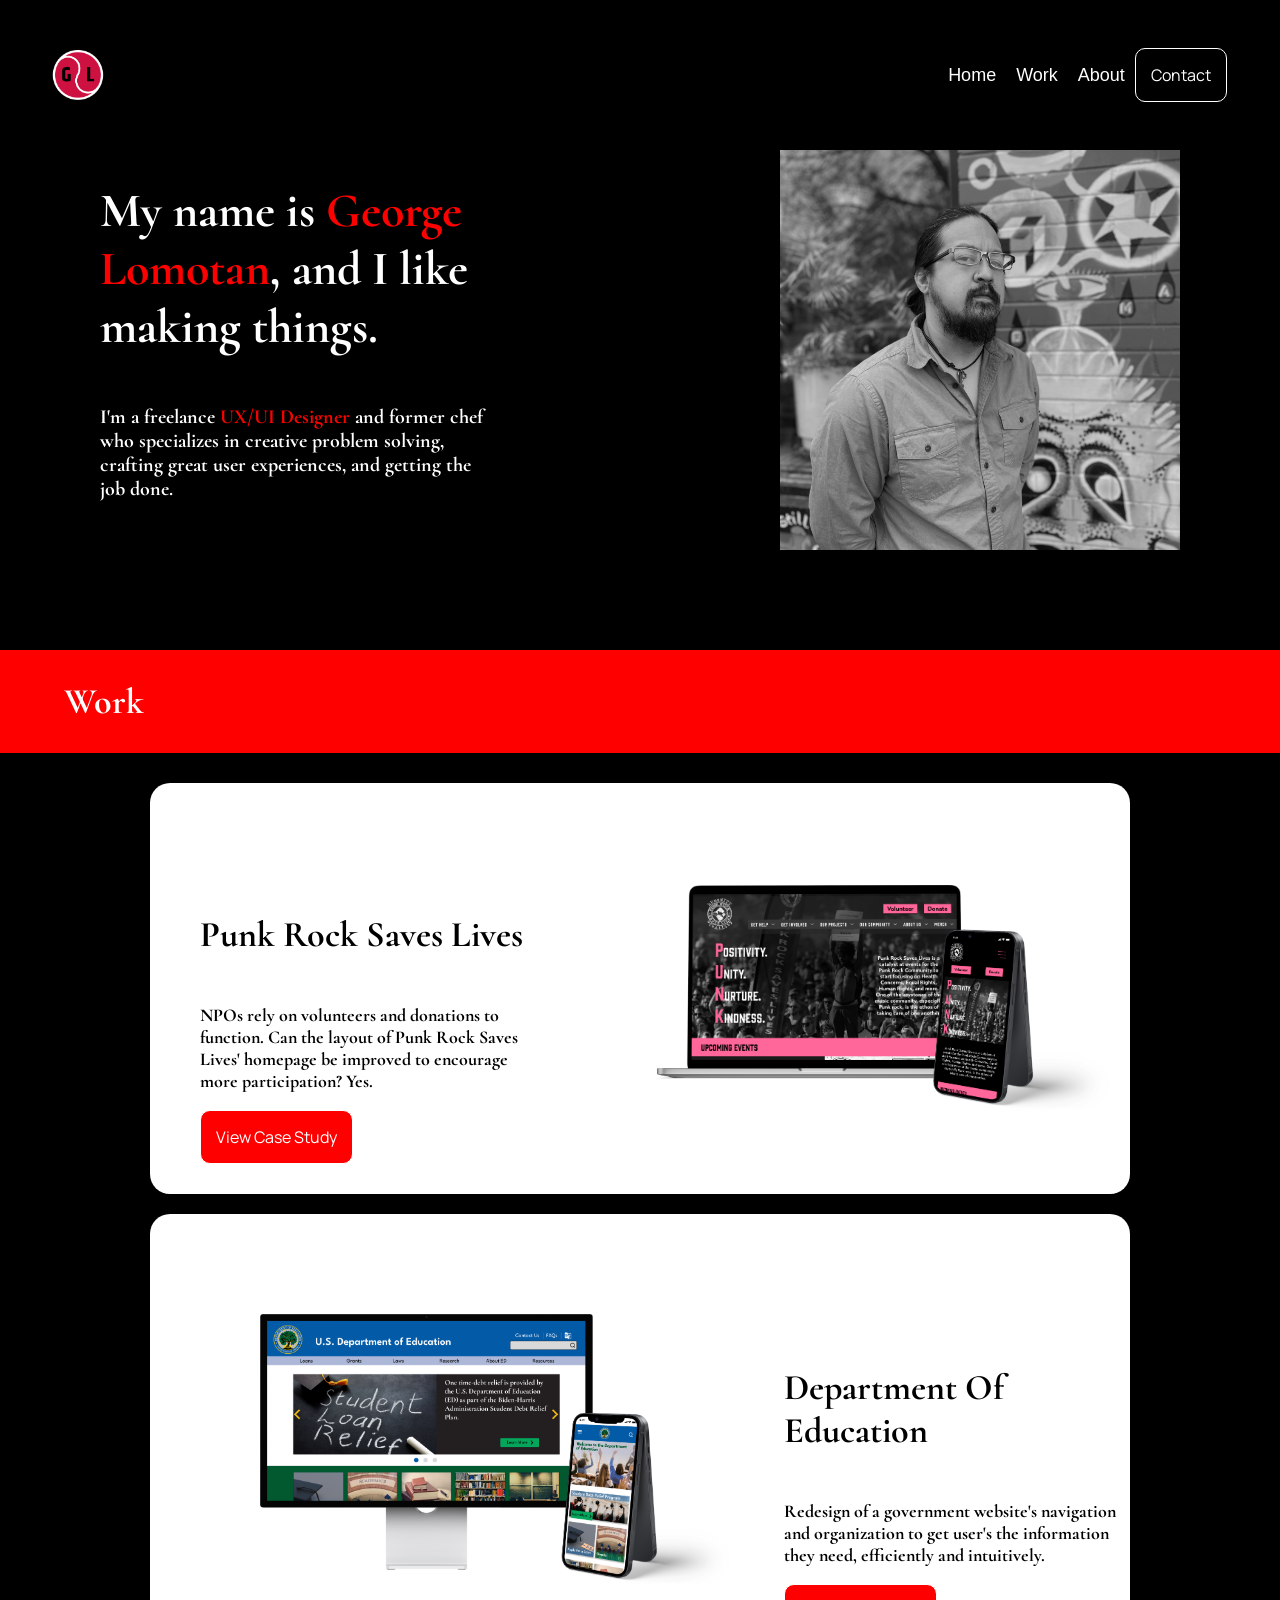
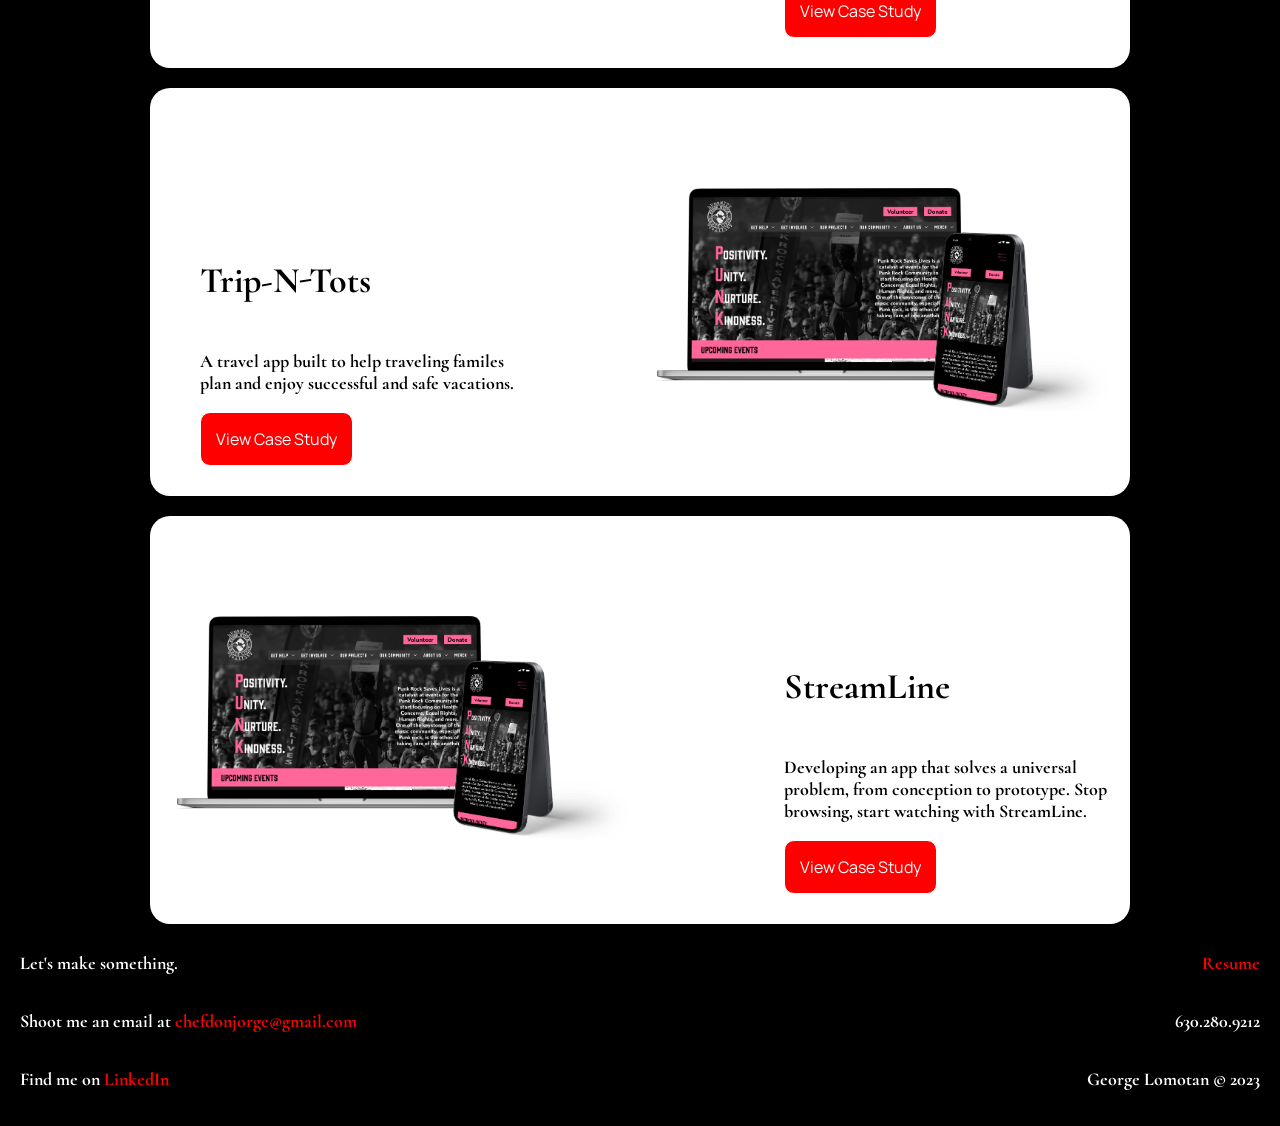
==== index.html @ cde86f91 "Folder Delete" ====
<!DOCTYPE html>
<html>
    <head>
        <title>George Lomotan</title>
        <link rel="stylesheet" type="text/css" href="css/style.css">
        <link rel="preconnect" href="https://fonts.googleapis.com">
<link rel="preconnect" href="https://fonts.gstatic.com" crossorigin>
<link href="https://fonts.googleapis.com/css2?family=Cormorant:wght@300;500;700&family=Manrope:wght@600&display=swap" rel="stylesheet">
    </head>
    <body>
        <div class="nav">
            <img src="images/yin-logo.png" alt="Logo" id="logo">
            <div class="links">
                <a href:"#">Home</a>
                <a href:"#">Work</a>
                <a href:"#">About</a>
                <div>
                    <button class="conButton" onclick="">Contact</button>
                </div>
            </div>
        </div>
        <div class="hero">
            <div class="heroText">
                <h1>My name is <span class="bold" style="color:red">George Lomotan</span>, and I like making things.</h1>
                <h2>I'm a freelance <span class="bold" style="color:red">UX/UI Designer</span> and former chef who specializes in creative problem solving,
                    crafting great user experiences, and getting the job done.
                </h2>
            </div>
            <img src="./images/headshot.jpg" alt="ME!" id="heroImage">
        </div>
        <div class="workBar">
            <h2>Work</h2>
        </div>
        <div class="column">
            <div class="caseCard">
                <div class="caseText">
                    <h2>Punk Rock Saves Lives</h2>
                    <h3>NPOs rely on volunteers and donations to function. Can the layout of Punk Rock Saves Lives' homepage be improved to encourage more participation? Yes.</h3>
                    <button class="caseButton">View Case Study</button>
                </div>
                <img src="/images/PRSLMock.png" alt="PRSLMock" class="mockBox">
            </div>
            <div class="caseCard rightCard">
                <div class="caseText">
                    <h2>Department Of Education</h2>
                    <h3>Redesign of a government website's navigation and organization to get user's the information they need, efficiently and intuitively.</h3>
                    <button class="caseButton">View Case Study</button>
                </div>
                <img src="/images/EDMock.png" alt="EDMock" class="mockBoxRight">
            </div>
            <div class="caseCard">
                <div class="caseText">
                    <h2>Trip-N-Tots</h2>
                    <h3>A travel app built to help traveling familes plan and enjoy successful and safe vacations.</h3>
                    <button class="caseButton">View Case Study</button>
                </div>
                <img src="/images/PRSLMock.png" alt="PRSLMock" class="mockBox">
            </div>
            <div class="caseCard rightCard">
                <div class="caseText">
                    <h2>StreamLine</h2>
                    <h3>Developing an app that solves a universal problem, from conception to prototype. Stop browsing, start watching with StreamLine.</h3>
                    <button class="caseButton">View Case Study</button>
                </div>
                <img src="/images/PRSLMock.png" alt="PRSLMock" class="mockBox">
            </div>
        </div>
        <div class="footer">
            <div class="leftFoot">
                <h3>Let's make something.</h3>
                <h3>Shoot me an email at <a href="#" class="linkText">chefdonjorge@gmail.com</a></h3>
                <h3>Find me on <a href="#" class="linkText">LinkedIn</a></h3>
             </div>
             <div class="rightFoot">
                <h3><a href="#" class="linkText">Resume</a></h3>
                <h3>630.280.9212</h3>
                <h3>George Lomotan &copy; 2023</h3>
             </div>
        </div>    
    </body>


</html>
>
---- css/style.css ----
body {
    margin: 0 auto;
    background-color: black;
}
.nav {display: flex;
    justify-content: space-between;
    background-color: black;
    padding: 50px;
    font-family: "Manrope"
}

#logo {
    height: 50px;
    object-fit: contain;
}
.links {height: 50px;
    display: flex;
    justify-content: center;
    align-items: center;
    width: 25%;
}
.links a {color: white;
    padding: 10px;
    font-size: 18px;
    text-decoration: none;
    font-family: Arial;
}
button {
    font-family: "Manrope"
}
.conButton {color: white;
    background-color: black;
    font-size: 16px;
    padding: 15px;
    width: 100%;
    border: solid white;
    border-width: 1px;
    border-radius: 10px;
}
.hero {display: flex;
    justify-content:space-between;
    width: 100%;
    height: fit-content;
    background-color: black;
    padding-bottom: 100px;
}
.heroText {display: flex;
    flex-direction: column;
    width: 30%;
    height: auto;
    color: white;
    padding-left: 100px;
} 
#heroImage {    
    width: 400px;
    object-fit:contain;
    padding-right: 100px;
}
.workBar {color: white;
    background-color:red;
    display: flex;
    justify-content: flex-start;
    padding-left: 5%;
}
.column {display: flex;
    background-color: black;
    height: auto;
    flex-direction: column;
    align-items: center;
    margin: 0 auto;
    padding-top: 20px;
}
.caseCard {display:flex;
    justify-content: space-between;
    align-items: flex-end;
    background-color: white;
    width: 75%;
    height: 25%;
    margin: 10px;
    padding: 100px 10px 30px 10px;
    border-radius: 20px;
}
.rightCard {
    flex-direction: row-reverse;
}
.caseText {display: flex;
    flex-direction: column;
    justify-content: flex-start;
    width: 35%;
    align-items: flex-start;
    padding-left: 40px;
}
.rightText {
    align-items: flex-end;
}
.caseButton {color: white;
    background-color: red;
    font-size: 16px;
    padding: 15px;
    width: fit-content;
    border: solid white;
    border-width: 1px;
    border-radius: 10px;
}
.mockBox {
    width: 50%;
    object-fit: contain;
    padding-bottom: 50px
}
.mockBoxRight {
    width: 50%;
    object-fit: contain;
    padding-left: 100px;
    padding-bottom: 50px;
}
.footer {
    color: white;
    display: flex;
    justify-content:space-between;
    background-color: black;
}
.leftFoot {
    display: flex;
    flex-direction: column;
    justify-content: space-around;
    margin-left: 20px;
}
.rightFoot {
    display: flex;
    flex-direction: column;
    justify-content: space-around;
    align-items: flex-end;
    margin-right: 20px;
}
a {
    color: red;
    text-decoration: none;
    font-family: "Cormorant";
    font-size: 18px;
}
h1, h2, h3 {
    font-family: "Cormorant"
}
h1 {
    font-size: 48px;
}
h2 {
    font-size: 36px;
}
.heroText h2 {
    font-size: 20px;
}
.heroText span {
    font-weight:bold;
}
h3 {
    font-size: 18px;
}
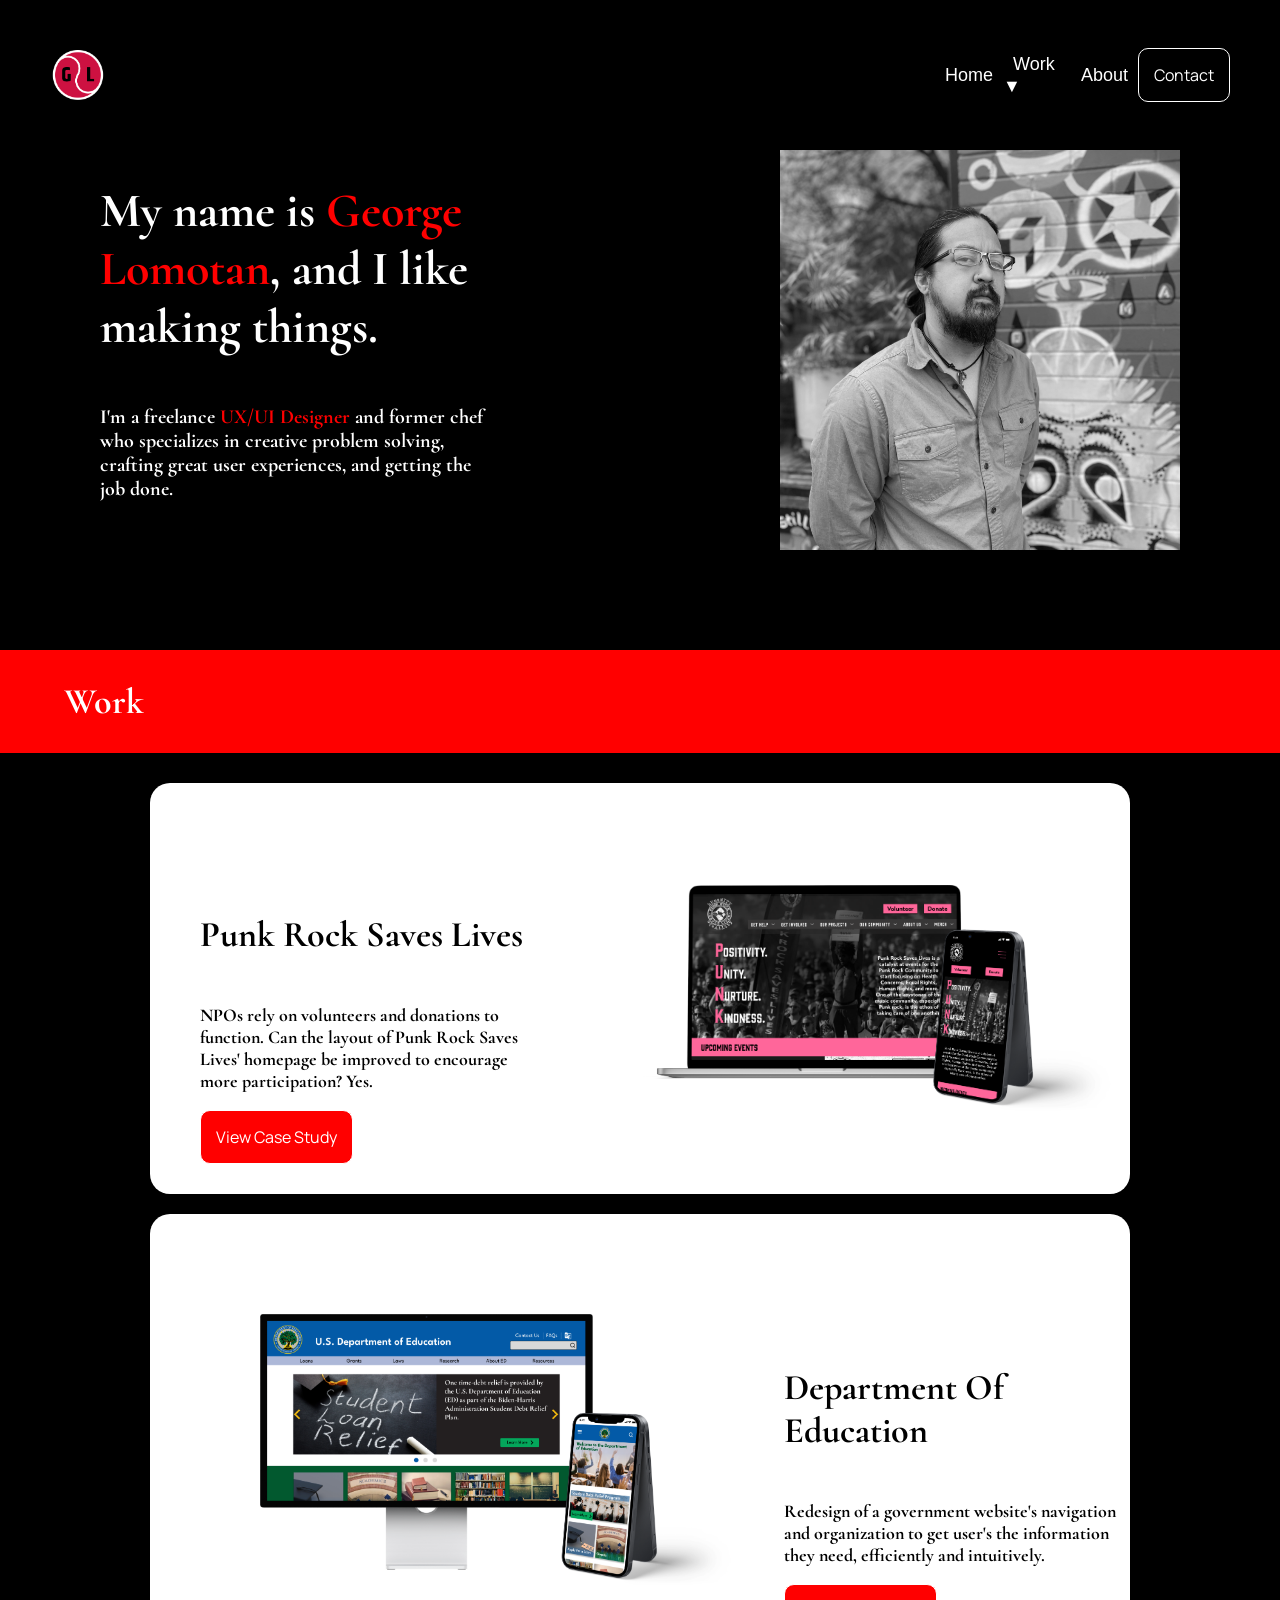
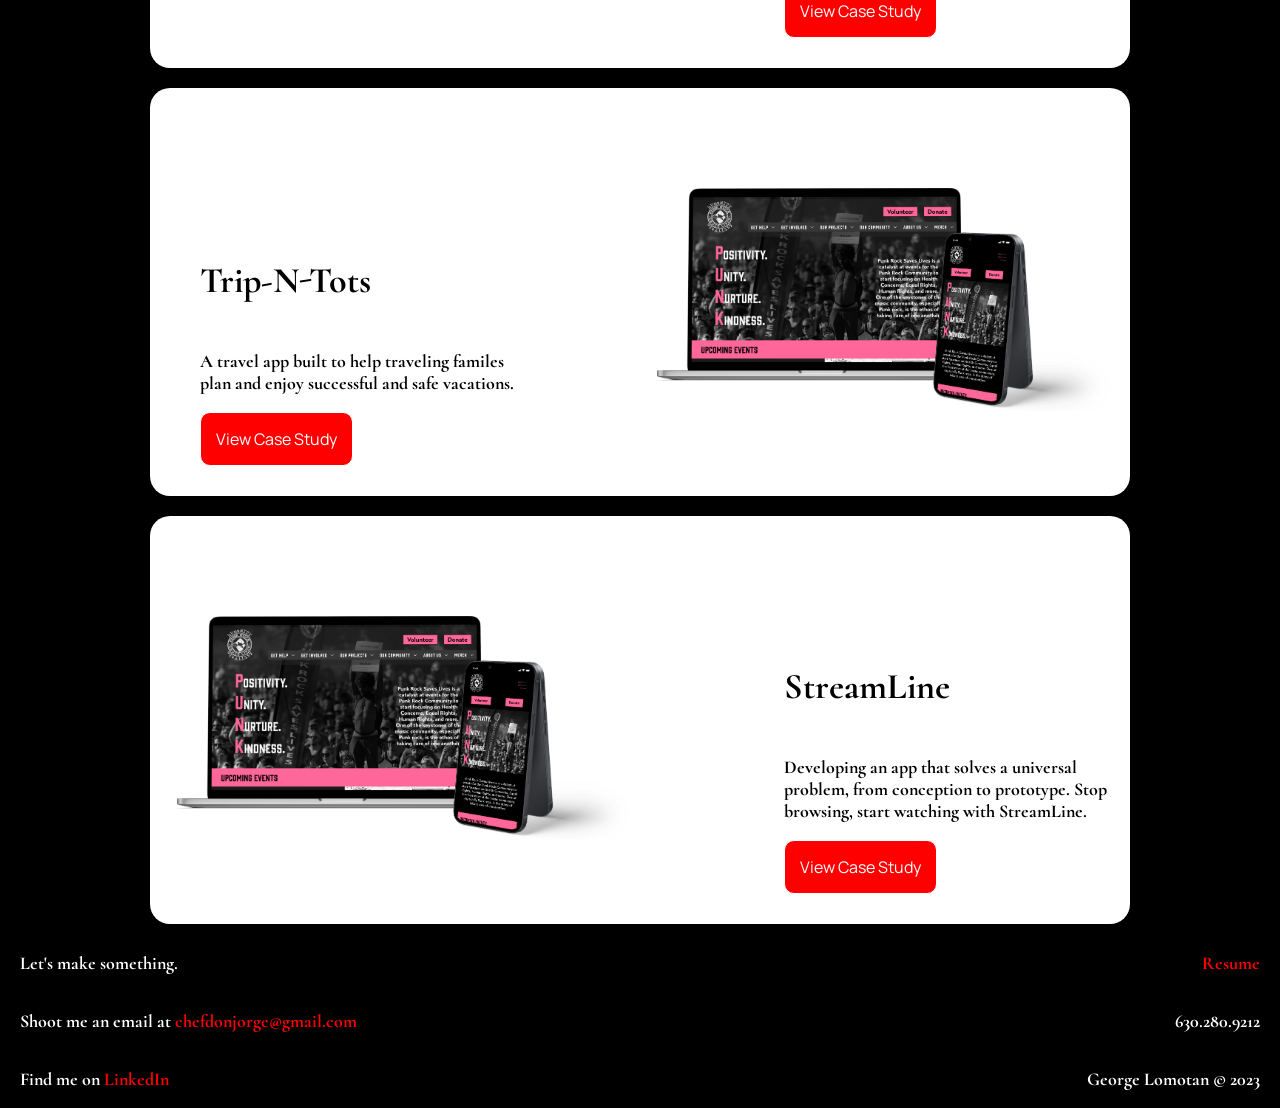
==== commit ebd45198: "Linked JS..." ====
--- a/index.html
+++ b/index.html
@@ -1,84 +1,105 @@
 <!DOCTYPE html>
 <html>
-    <head>
-        <title>George Lomotan</title>
-        <link rel="stylesheet" type="text/css" href="css/style.css">
-        <link rel="preconnect" href="https://fonts.googleapis.com">
-<link rel="preconnect" href="https://fonts.gstatic.com" crossorigin>
-<link href="https://fonts.googleapis.com/css2?family=Cormorant:wght@300;500;700&family=Manrope:wght@600&display=swap" rel="stylesheet">
-    </head>
-    <body>
-        <div class="nav">
-            <img src="images/yin-logo.png" alt="Logo" id="logo">
-            <div class="links">
-                <a href:"#">Home</a>
-                <a href:"#">Work</a>
-                <a href:"#">About</a>
-                <div>
-                    <button class="conButton" onclick="">Contact</button>
-                </div>
+
+<head>
+    <!-- <script src="https://ajax.googleapis.com/ajax/libs/jquery/3.3.1/jquery.min.js"></script> -->
+    
+    <title>George Lomotan</title>
+    <link rel="stylesheet" type="text/css" href="css/style.css">
+    <link rel="preconnect" href="https://fonts.googleapis.com">
+    <link rel="preconnect" href="https://fonts.gstatic.com" crossorigin>
+    <link
+        href="https://fonts.googleapis.com/css2?family=Cormorant:wght@300;500;700&family=Manrope:wght@600&display=swap"
+        rel="stylesheet">
+</head>
+
+<body>
+    <div class="nav">
+        <img src="images/yin-logo.png" alt="Logo" id="logo">
+        <div class="links">
+            <a href:"#">Home</a>
+            <div class="dropdown">
+                <a href:"#" id="work">Work &#x25BC;</a>
+                    <div class="dropdown-content">
+                        <a href:"#">Punk Rock Saves Lives</a>
+                        <a href:"#">Department of Education</a>
+                        <a href:"#">Trip-N-Tots</a>
+                        <a href:"#">StreamLine</a>
+                    </div>
+            </div>
+            <a href:"#">About</a>
+            <div>
+                <button class="conButton" onclick="">Contact</button>
             </div>
         </div>
-        <div class="hero">
-            <div class="heroText">
-                <h1>My name is <span class="bold" style="color:red">George Lomotan</span>, and I like making things.</h1>
-                <h2>I'm a freelance <span class="bold" style="color:red">UX/UI Designer</span> and former chef who specializes in creative problem solving,
-                    crafting great user experiences, and getting the job done.
-                </h2>
+    </div>
+    <div class="hero">
+        <div class="heroText">
+            <h1>My name is <span class="myName">George Lomotan</span>, and I like making things.
+            </h1>
+            <h2>I'm a freelance <span>UX/UI Designer</span> and former chef who
+                specializes in creative problem solving,
+                crafting great user experiences, and getting the job done.
+            </h2>
+        </div>
+        <img src="./images/headshot.jpg" alt="ME!" id="heroImage" class="BWfilter">
+    </div>
+    <div class="workBar">
+        <h2>Work</h2>
+    </div>
+    <div class="column">
+        <div class="caseCard">
+            <div class="caseText">
+                <h2>Punk Rock Saves Lives</h2>
+                <h3>NPOs rely on volunteers and donations to function. Can the layout of Punk Rock Saves Lives' homepage
+                    be improved to encourage more participation? Yes.</h3>
+                <button class="caseButton">View Case Study</button>
             </div>
-            <img src="./images/headshot.jpg" alt="ME!" id="heroImage">
+            <img src="./images/PRSLMock.png" alt="PRSLMock" class="mockBox">
         </div>
-        <div class="workBar">
-            <h2>Work</h2>
+        <div class="caseCard rightCard">
+            <div class="caseText">
+                <h2>Department Of Education</h2>
+                <h3>Redesign of a government website's navigation and organization to get user's the information they
+                    need, efficiently and intuitively.</h3>
+                <button class="caseButton">View Case Study</button>
+            </div>
+            <img src="./images/EDMock.png" alt="EDMock" class="mockBoxRight">
         </div>
-        <div class="column">
-            <div class="caseCard">
-                <div class="caseText">
-                    <h2>Punk Rock Saves Lives</h2>
-                    <h3>NPOs rely on volunteers and donations to function. Can the layout of Punk Rock Saves Lives' homepage be improved to encourage more participation? Yes.</h3>
-                    <button class="caseButton">View Case Study</button>
-                </div>
-                <img src="/images/PRSLMock.png" alt="PRSLMock" class="mockBox">
+        <div class="caseCard">
+            <div class="caseText">
+                <h2>Trip-N-Tots</h2>
+                <h3>A travel app built to help traveling familes plan and enjoy successful and safe vacations.</h3>
+                <button class="caseButton">View Case Study</button>
             </div>
-            <div class="caseCard rightCard">
-                <div class="caseText">
-                    <h2>Department Of Education</h2>
-                    <h3>Redesign of a government website's navigation and organization to get user's the information they need, efficiently and intuitively.</h3>
-                    <button class="caseButton">View Case Study</button>
-                </div>
-                <img src="/images/EDMock.png" alt="EDMock" class="mockBoxRight">
+            <img src="./images/PRSLMock.png" alt="PRSLMock" class="mockBox">
+        </div>
+        <div class="caseCard rightCard">
+            <div class="caseText">
+                <h2>StreamLine</h2>
+                <h3>Developing an app that solves a universal problem, from conception to prototype. Stop browsing,
+                    start watching with StreamLine.</h3>
+                <button class="caseButton">View Case Study</button>
             </div>
-            <div class="caseCard">
-                <div class="caseText">
-                    <h2>Trip-N-Tots</h2>
-                    <h3>A travel app built to help traveling familes plan and enjoy successful and safe vacations.</h3>
-                    <button class="caseButton">View Case Study</button>
-                </div>
-                <img src="/images/PRSLMock.png" alt="PRSLMock" class="mockBox">
-            </div>
-            <div class="caseCard rightCard">
-                <div class="caseText">
-                    <h2>StreamLine</h2>
-                    <h3>Developing an app that solves a universal problem, from conception to prototype. Stop browsing, start watching with StreamLine.</h3>
-                    <button class="caseButton">View Case Study</button>
-                </div>
-                <img src="/images/PRSLMock.png" alt="PRSLMock" class="mockBox">
-            </div>
+            <img src="./images/PRSLMock.png" alt="PRSLMock" class="mockBox">
         </div>
-        <div class="footer">
-            <div class="leftFoot">
-                <h3>Let's make something.</h3>
-                <h3>Shoot me an email at <a href="#" class="linkText">chefdonjorge@gmail.com</a></h3>
-                <h3>Find me on <a href="#" class="linkText">LinkedIn</a></h3>
-             </div>
-             <div class="rightFoot">
-                <h3><a href="#" class="linkText">Resume</a></h3>
-                <h3>630.280.9212</h3>
-                <h3>George Lomotan &copy; 2023</h3>
-             </div>
-        </div>    
-    </body>
+    </div>
+    <div class="footer">
+        <div class="leftFoot">
+            <h3>Let's make something.</h3>
+            <h3>Shoot me an email at <a href="#" class="linkText">chefdonjorge@gmail.com</a></h3>
+            <h3>Find me on <a href="#" class="linkText">LinkedIn</a></h3>
+        </div>
+        <div class="rightFoot">
+            <h3><a href="#" class="linkText">Resume</a></h3>
+            <h3>630.280.9212</h3>
+            <h3>George Lomotan &copy; 2023</h3>
+        </div>
+    </div>
+    <script src="https://code.jquery.com/jquery-3.6.3.js"
+        integrity="sha256-nQLuAZGRRcILA+6dMBOvcRh5Pe310sBpanc6+QBmyVM=" crossorigin="anonymous"></script>
+        <script src="/js/index.js"></script>
+</body>
 
 
-</html>
->+</html>
--- a/css/style.css
+++ b/css/style.css
@@ -6,7 +6,7 @@
     justify-content: space-between;
     background-color: black;
     padding: 50px;
-    font-family: "Manrope"
+    font-family: "Manrope";
 }
 
 #logo {
@@ -15,7 +15,7 @@
 }
 .links {height: 50px;
     display: flex;
-    justify-content: center;
+    justify-content: space-around;
     align-items: center;
     width: 25%;
 }
@@ -25,8 +25,11 @@
     text-decoration: none;
     font-family: Arial;
 }
+.links a:hover {
+    font-weight: bold;
+}
 button {
-    font-family: "Manrope"
+    font-family: "Manrope";
 }
 .conButton {color: white;
     background-color: black;
@@ -36,6 +39,10 @@
     border: solid white;
     border-width: 1px;
     border-radius: 10px;
+}
+.conButton:hover {
+    color: black;
+    background: white;
 }
 .hero {display: flex;
     justify-content:space-between;
@@ -56,6 +63,39 @@
     object-fit:contain;
     padding-right: 100px;
 }
+.BWfilter {
+    filter: grayscale(100%)
+}
+.BWoff {
+    filter: grayscale(0%)
+}
+.myName {
+    cursor: pointer;
+}
+#work {
+    cursor: pointer;
+}
+.dropdown{
+    position: relative;
+    display: inline-block;
+}
+.dropdown-content {
+    display: none;
+    position: absolute;
+    background-color: black;
+    min-width: 160px;
+    box-shadow: 0px 8px 16px 0px rgba(0,0,0,0.2);
+    z-index: 1;
+}
+.dropdown-content a {
+    color: white;
+    padding: 12px 16px;
+    text-decoration: none;
+    display: block;
+}
+.dropdown:hover .dropdown-content {
+    display: block;
+}
 .workBar {color: white;
     background-color:red;
     display: flex;
@@ -102,6 +142,11 @@
     border-width: 1px;
     border-radius: 10px;
 }
+.caseButton:hover {
+    color: red;
+    background-color: white;
+    outline: solid red;
+}
 .mockBox {
     width: 50%;
     object-fit: contain;
@@ -132,6 +177,12 @@
     align-items: flex-end;
     margin-right: 20px;
 }
+.caseCard img {
+    transition: all 0.5s ease
+}
+.caseCard img:hover {
+    transform: scale(1.1, 1.1);
+}
 a {
     color: red;
     text-decoration: none;
@@ -152,6 +203,7 @@
 }
 .heroText span {
     font-weight:bold;
+    color: red;
 }
 h3 {
     font-size: 18px;
